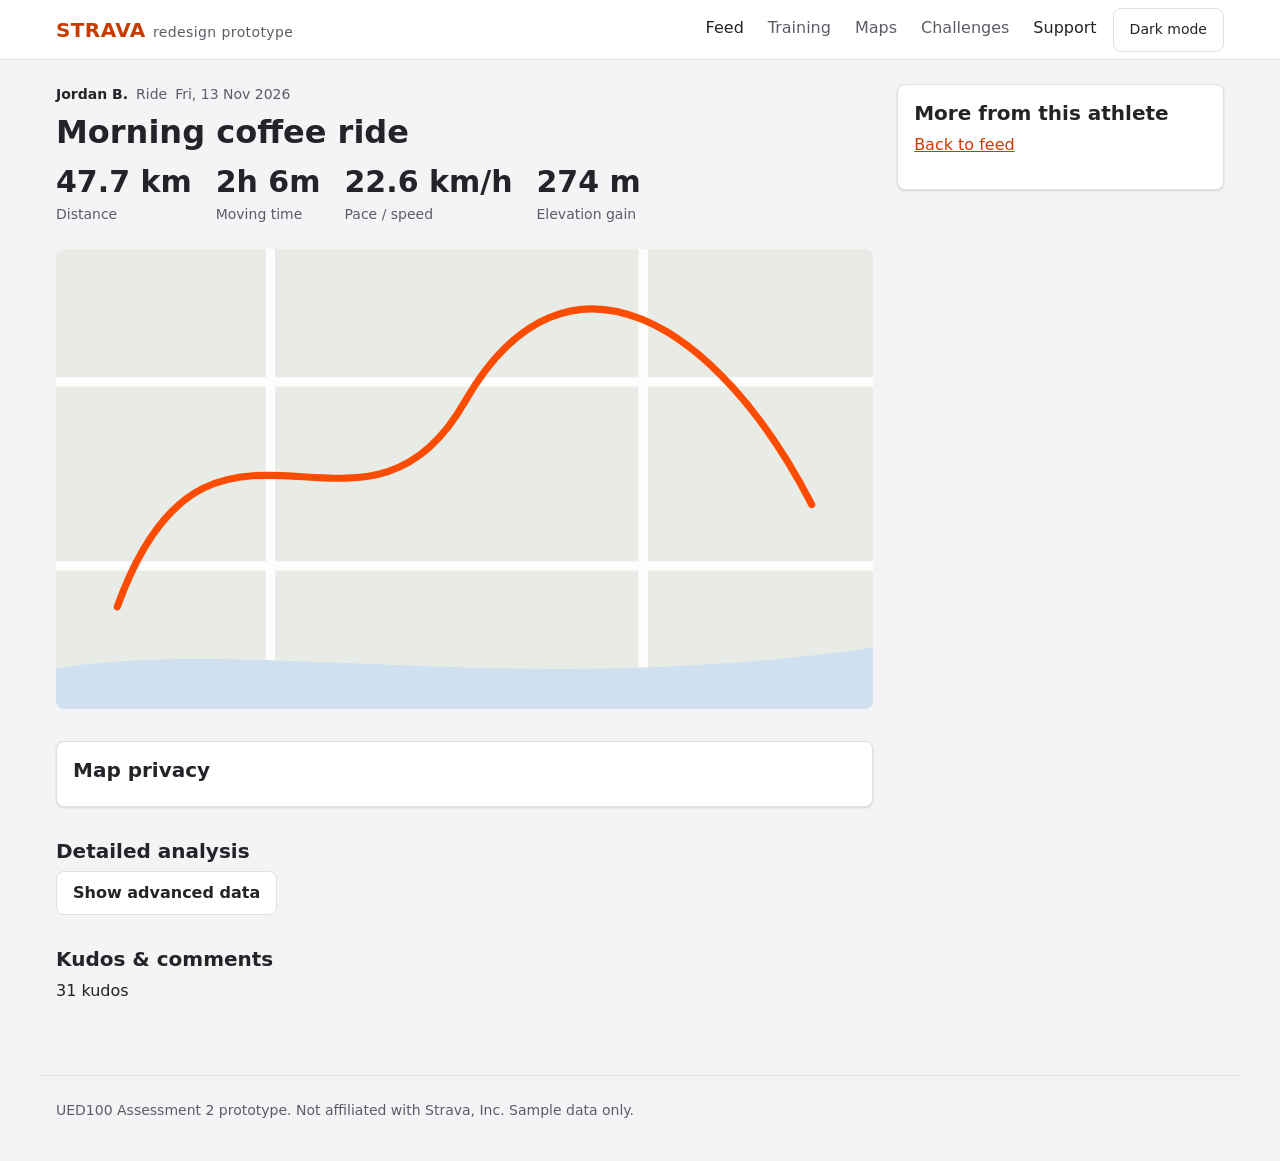
==== activity.html @ bc9fc74f "Initial responsive scaffold" ====
<!DOCTYPE html>
<html lang="en-AU">
<head>
  <meta charset="utf-8">
  <meta name="viewport" content="width=device-width, initial-scale=1">
  <!-- CSP: see index.html for notes -->
  <meta http-equiv="Content-Security-Policy"
        content="default-src 'self'; script-src 'self'; style-src 'self'; img-src 'self' data:; connect-src 'self'; form-action 'self'; base-uri 'self'; object-src 'none'">
  <title>Activity — Strava redesign prototype</title>
  <link rel="stylesheet" href="css/styles.css">
  <script src="js/nav.js" defer></script>
  <script src="js/activity.js" type="module"></script>
</head>
<body>
  <a class="skip-link" href="#main">Skip to main content</a>

  <header class="site-header">
    <div class="site-header__inner">
      <a class="wordmark" href="index.html">STRAVA <small>redesign prototype</small></a>
      <button class="nav-toggle" type="button" aria-expanded="false" aria-controls="primary-nav">
        <span class="nav-toggle__bars" aria-hidden="true"></span>
        <span class="visually-hidden">Menu</span>
      </button>
      <nav id="primary-nav" class="primary-nav" aria-label="Primary">
        <ul>
          <li><a href="index.html">Feed</a></li>
          <li><a class="is-out-of-scope" href="#" aria-disabled="true" title="Not part of this prototype">Training</a></li>
          <li><a class="is-out-of-scope" href="#" aria-disabled="true" title="Not part of this prototype">Maps</a></li>
          <li><a class="is-out-of-scope" href="#" aria-disabled="true" title="Not part of this prototype">Challenges</a></li>
          <li><a href="contact.html">Support</a></li>
        </ul>
      </nav>
      <button class="theme-toggle" type="button" aria-pressed="false">Dark mode</button>
    </div>
  </header>

  <div class="layout layout--two">
    <main id="main" tabindex="-1">
      <p id="activity-status" role="status" aria-live="polite" class="visually-hidden"></p>

      <!-- ===== Key metrics first (A1 recommendation 2: progressive disclosure) =====
           activity.js fills elements marked data-field="..." using textContent. -->
      <article id="activity" aria-labelledby="activity-title">
        <header class="activity-header">
          <p class="activity-card__meta">
            <span class="activity-card__athlete" data-field="athlete">…</span>
            <span data-field="type">…</span>
            <time data-field="date">…</time>
          </p>
          <h1 id="activity-title" data-field="title">Loading activity…</h1>

          <dl class="stats stats--large">
            <div class="stat"><dt>Distance</dt><dd data-field="distance">–</dd></div>
            <div class="stat"><dt>Moving time</dt><dd data-field="movingTime">–</dd></div>
            <div class="stat"><dt>Pace / speed</dt><dd data-field="pace">–</dd></div>
            <div class="stat"><dt>Elevation gain</dt><dd data-field="elevation">–</dd></div>
          </dl>
        </header>

        <!-- Route map: width/height set so space is reserved (no layout shift),
             lazy-loaded (A1 performance spec). alt text set by activity.js. -->
        <img class="activity-map" data-field="map" src="assets/img/route-placeholder.svg"
             width="1600" height="900" loading="lazy" alt="">

        <!-- ===== Privacy control (A1: privacy controls must be easy to find) =====
             TODO: map visibility + privacy zone -->
        <section class="section card" aria-labelledby="privacy-title">
          <h2 id="privacy-title">Map privacy</h2>
          <!-- TODO -->
        </section>

        <!-- ===== Advanced data (subscriber depth on demand) =====
             TODO: toggle behaviour -->
        <section class="section" aria-labelledby="advanced-title">
          <h2 id="advanced-title">Detailed analysis</h2>
          <button id="advanced-toggle" class="btn" type="button"
                  aria-expanded="false" aria-controls="advanced-data">
            Show advanced data
          </button>

          <div id="advanced-data" hidden>
            <dl class="stats section">
              <div class="stat"><dt>Avg heart rate</dt><dd data-field="avgHr">–</dd></div>
              <div class="stat"><dt>Avg power</dt><dd data-field="avgPower">–</dd></div>
              <div class="stat"><dt>Calories</dt><dd data-field="calories">–</dd></div>
            </dl>

            <!-- TODO: elevation chart + text summary (A1: charts need text alternatives) -->
            <figure class="section">
              <div class="chart-placeholder" id="elevation-chart">Elevation chart goes here</div>
              <figcaption class="hint" id="elevation-summary"></figcaption>
            </figure>
          </div>
        </section>

        <!-- ===== Social stays on the page (A1: avoid the abrupt context shift) =====
             TODO: kudos + comment form -->
        <section class="section" aria-labelledby="comments-title">
          <h2 id="comments-title">Kudos &amp; comments</h2>
          <p><span data-field="kudos">0</span> kudos</p>
          <ul id="comment-list" class="feed"></ul>
        </section>
      </article>
    </main>

    <aside class="aside" aria-label="Related">
      <section class="card">
        <h2>More from this athlete</h2>
        <p><a href="index.html">Back to feed</a></p>
      </section>
    </aside>
  </div>

  <footer class="site-footer">
    <p>UED100 Assessment 2 prototype. Not affiliated with Strava, Inc. Sample data only.</p>
  </footer>
</body>
</html>
---- css/styles.css ----
/* ==========================================================================
   UED100 Assessment 2 — Strava redesign prototype
   styles.css — single stylesheet, organised top to bottom:
     1. Design tokens (custom properties)  — A1: "custom properties centralise
        colours and typography ... make dark mode easier to maintain"
     2. Reset / base
     3. Layout (mobile-first CSS Grid)     — A1: "collapsing three columns into one"
     4. Site header + responsive nav
     5. Components (cards, stats, buttons, skeletons, forms)
     6. Page-specific
     7. Utilities
   Breakpoints (mobile-first, min-width):
     48rem  (768px)  -> two columns
     75rem  (1200px) -> three columns
   ========================================================================== */

/* 1. DESIGN TOKENS ------------------------------------------------------- */
:root {
  /* Brand orange. #FC4C02 on white = 3.40:1 -> passes WCAG AA for large
     text and UI components (3:1) but FAILS for body text (4.5:1).
     So: --accent for fills/large elements, --accent-text for text links. */
  --accent: #fc4c02;
  --accent-text: #c73d00;        /* 5.13:1 on white — AA body text */
  --on-accent: #242428;          /* dark text on orange = 4.55:1 (white is only 3.40) */

  --bg: #f4f4f6;
  --surface: #ffffff;
  --text: #242428;
  --text-muted: #5c5c66;         /* 6.61:1 on white */
  --border: #dfdfe4;
  --focus: #1a5fd0;
  --danger: #b3261e;
  --success: #1e7a3c;

  /* Typography — fluid sizes via clamp() so text scales with viewport and
     still respects user zoom / browser font size (A1: relative units). */
  --font-sans: system-ui, -apple-system, "Segoe UI", Roboto, sans-serif;
  --fs-sm: 0.875rem;
  --fs-base: 1rem;
  --fs-lg: clamp(1.125rem, 1rem + 0.5vw, 1.25rem);
  --fs-xl: clamp(1.5rem, 1.2rem + 1.2vw, 2rem);
  --fs-stat: clamp(1.5rem, 1.2rem + 1vw, 1.875rem);

  /* Spacing + shape */
  --space-1: 0.25rem;
  --space-2: 0.5rem;
  --space-3: 1rem;
  --space-4: 1.5rem;
  --space-5: 2rem;
  --radius: 8px;
  --shadow: 0 1px 2px rgb(0 0 0 / 0.06), 0 1px 3px rgb(0 0 0 / 0.08);
  --max-width: 75rem;
  --header-h: 3.5rem;
}

/* Dark theme: only the tokens change, every component follows. */
[data-theme="dark"] {
  --accent-text: #ff7a3d;        /* 6.96:1 on --bg */
  --bg: #16161a;
  --surface: #222228;
  --text: #e8e8ec;               /* 14.77:1 */
  --text-muted: #a0a0aa;         /* 6.96:1 */
  --border: #35353d;
  --focus: #7fb0ff;
  --shadow: none;
}

/* 2. RESET / BASE -------------------------------------------------------- */
*, *::before, *::after { box-sizing: border-box; }

body {
  margin: 0;
  font-family: var(--font-sans);
  font-size: var(--fs-base);
  line-height: 1.5;
  color: var(--text);
  background: var(--bg);
}

img, svg { display: block; max-width: 100%; height: auto; }

h1, h2, h3 { line-height: 1.2; margin: 0 0 var(--space-2); }
h1 { font-size: var(--fs-xl); }
h2 { font-size: var(--fs-lg); }
h3 { font-size: var(--fs-base); }
p { margin: 0 0 var(--space-3); }

a { color: var(--accent-text); }

/* Visible focus for keyboard users (A1: "visible focus states are needed") */
:focus-visible {
  outline: 3px solid var(--focus);
  outline-offset: 2px;
}

/* Respect users who ask for less motion */
@media (prefers-reduced-motion: reduce) {
  *, *::before, *::after { animation: none !important; transition: none !important; }
}

/* Skip link — first focusable element on every page */
.skip-link {
  position: absolute;
  left: var(--space-3);
  top: -3rem;
  padding: var(--space-2) var(--space-3);
  background: var(--surface);
  color: var(--text);
  border-radius: var(--radius);
  z-index: 100;
}
.skip-link:focus { top: var(--space-2); }

/* 3. LAYOUT (mobile-first) ------------------------------------------------
   Mobile: one column, sidebars stack below the main content.
   Source order is main-first so screen readers / keyboard reach content
   before promos; grid-template-areas reorders visually on wider screens. */
.layout {
  display: grid;
  grid-template-columns: 1fr;
  grid-template-areas:
    "main"
    "aside"
    "profile";
  gap: var(--space-4);
  max-width: var(--max-width);
  margin: 0 auto;
  padding: var(--space-4) var(--space-3);
}
.layout > main    { grid-area: main; min-width: 0; }
.layout > .aside  { grid-area: aside; }
.layout > .profile{ grid-area: profile; }

/* Pages without a left profile column (activity, contact) */
.layout--two {
  grid-template-areas:
    "main"
    "aside";
}

@media (min-width: 48rem) {
  .layout {
    grid-template-columns: minmax(0, 2fr) minmax(14rem, 1fr);
    grid-template-areas:
      "main aside"
      "main profile";
    align-items: start;
  }
  .layout--two { grid-template-areas: "main aside"; }
}

@media (min-width: 75rem) {
  .layout {
    grid-template-columns: minmax(14rem, 1fr) minmax(0, 2.2fr) minmax(14rem, 1fr);
    grid-template-areas: "profile main aside";
  }
  .layout--two {
    grid-template-columns: minmax(0, 2.5fr) minmax(16rem, 1fr);
    grid-template-areas: "main aside";
  }
}

/* Single centred column (contact page) */
.layout--narrow {
  max-width: 40rem;
  margin: 0 auto;
  padding: var(--space-4) var(--space-3);
}

/* 4. SITE HEADER + RESPONSIVE NAV ---------------------------------------- */
.site-header {
  position: sticky;
  top: 0;
  z-index: 50;
  background: var(--surface);
  border-bottom: 1px solid var(--border);
}
.site-header__inner {
  display: flex;
  align-items: center;
  gap: var(--space-3);
  max-width: var(--max-width);
  min-height: var(--header-h);
  margin: 0 auto;
  padding: 0 var(--space-3);
}
.wordmark {
  font-weight: 800;
  font-size: var(--fs-lg);
  letter-spacing: 0.02em;
  color: var(--accent-text);
  text-decoration: none;
  margin-right: auto;
}
.wordmark { white-space: nowrap; }
/* "redesign prototype" tag only where there's room */
.wordmark small { display: none; font-weight: 400; color: var(--text-muted); font-size: var(--fs-sm); }
@media (min-width: 75rem) { .wordmark small { display: inline; } }

/* Hamburger: shown on mobile only */
.nav-toggle {
  display: inline-flex;
  align-items: center;
  justify-content: center;
  width: 2.75rem;            /* 44px touch target */
  height: 2.75rem;
  padding: 0;
  background: none;
  border: 1px solid var(--border);
  border-radius: var(--radius);
  color: var(--text);
  cursor: pointer;
}
.nav-toggle__bars,
.nav-toggle__bars::before,
.nav-toggle__bars::after {
  display: block;
  width: 1.25rem;
  height: 2px;
  background: currentColor;
  position: relative;
  transition: transform 0.2s;
}
.nav-toggle__bars::before,
.nav-toggle__bars::after { content: ""; position: absolute; left: 0; }
.nav-toggle__bars::before { top: -6px; }
.nav-toggle__bars::after  { top: 6px; }
.nav-toggle[aria-expanded="true"] .nav-toggle__bars { background: transparent; }
.nav-toggle[aria-expanded="true"] .nav-toggle__bars::before { transform: translateY(6px) rotate(45deg); }
.nav-toggle[aria-expanded="true"] .nav-toggle__bars::after  { transform: translateY(-6px) rotate(-45deg); }

/* Mobile: menu is a full-width dropdown under the header, hidden by default.
   nav.js toggles .is-open and aria-expanded together. */
.primary-nav {
  display: none;
  position: absolute;
  top: 100%;
  left: 0;
  right: 0;
  background: var(--surface);
  border-bottom: 1px solid var(--border);
  box-shadow: var(--shadow);
}
.primary-nav.is-open { display: block; }
.primary-nav ul {
  list-style: none;
  margin: 0;
  padding: var(--space-2) var(--space-3) var(--space-3);
}
.primary-nav a {
  display: block;
  padding: var(--space-2) 0;
  color: var(--text);
  text-decoration: none;
}
.primary-nav a[aria-current="page"] {
  color: var(--accent-text);
  font-weight: 700;
}
/* Out-of-scope Strava sections: visible for realism, clearly disabled */
.primary-nav .is-out-of-scope { color: var(--text-muted); }

@media (min-width: 48rem) {
  .nav-toggle { display: none; }
  .primary-nav {
    display: block;
    position: static;
    border: 0;
    box-shadow: none;
    background: none;
  }
  .primary-nav ul {
    display: flex;
    gap: var(--space-4);
    padding: 0;
  }
  .primary-nav a { padding: var(--space-3) 0; border-bottom: 3px solid transparent; }
  .primary-nav a[aria-current="page"] { border-bottom-color: var(--accent); }
}

.theme-toggle {
  min-height: 2.75rem;
  padding: 0 var(--space-3);
  background: none;
  border: 1px solid var(--border);
  border-radius: var(--radius);
  color: var(--text);
  font: inherit;
  font-size: var(--fs-sm);
  white-space: nowrap;
  cursor: pointer;
}

/* 5. COMPONENTS ----------------------------------------------------------- */
.card {
  background: var(--surface);
  border: 1px solid var(--border);
  border-radius: var(--radius);
  box-shadow: var(--shadow);
  padding: var(--space-3);
}
.card + .card { margin-top: var(--space-3); }

.feed { list-style: none; margin: 0; padding: 0; display: grid; gap: var(--space-3); }

/* Activity card */
.activity-card__meta {
  display: flex;
  flex-wrap: wrap;
  gap: var(--space-1) var(--space-2);
  font-size: var(--fs-sm);
  color: var(--text-muted);
  margin-bottom: var(--space-2);
}
.activity-card__athlete { font-weight: 700; color: var(--text); }
.activity-card__title a { color: var(--text); text-decoration: none; }
.activity-card__title a:hover,
.activity-card__title a:focus-visible { color: var(--accent-text); text-decoration: underline; }
.activity-card__map {
  aspect-ratio: 16 / 9;           /* reserves space -> no layout shift (A1) */
  width: 100%;
  object-fit: cover;
  border-radius: calc(var(--radius) - 2px);
  background: var(--bg);
  margin: var(--space-3) 0;
}
.activity-card__actions {
  display: flex;
  gap: var(--space-2);
  border-top: 1px solid var(--border);
  padding-top: var(--space-2);
}

/* Stat row — Flexbox, wraps on narrow screens (A1: Flexbox for metric cards) */
.stats {
  display: flex;
  flex-wrap: wrap;
  gap: var(--space-3) var(--space-4);
  margin: 0;
}
.stat { display: flex; flex-direction: column-reverse; }   /* value above label visually, label first in source */
.stat dt { font-size: var(--fs-sm); color: var(--text-muted); }
.stat dd { margin: 0; font-size: var(--fs-lg); font-weight: 700; }
.stats--large .stat dd { font-size: var(--fs-stat); }

/* Buttons */
.btn {
  display: inline-flex;
  align-items: center;
  justify-content: center;
  gap: var(--space-2);
  min-height: 2.75rem;
  padding: 0 var(--space-3);
  font: inherit;
  font-weight: 600;
  border-radius: var(--radius);
  border: 1px solid var(--border);
  background: var(--surface);
  color: var(--text);
  cursor: pointer;
  text-decoration: none;
}
.btn--primary {
  background: var(--accent);
  border-color: var(--accent);
  color: var(--on-accent);
}
.btn--ghost { border-color: transparent; background: none; }
.btn:disabled { opacity: 0.55; cursor: not-allowed; }

/* Skeleton loading placeholders (A1: "placeholders while data loads") */
.skeleton {
  background: linear-gradient(90deg, var(--border) 25%, var(--bg) 50%, var(--border) 75%);
  background-size: 200% 100%;
  animation: shimmer 1.2s infinite;
  border-radius: 4px;
}
.skeleton--line  { height: 0.9rem; margin-bottom: var(--space-2); }
.skeleton--short { width: 40%; }
.skeleton--map   { aspect-ratio: 16 / 9; margin: var(--space-3) 0; }
@keyframes shimmer { to { background-position: -200% 0; } }

/* Status / error messages */
.notice {
  padding: var(--space-3);
  border-radius: var(--radius);
  border: 1px solid var(--border);
  background: var(--surface);
}
.notice--error { border-color: var(--danger); }
.notice--success { border-color: var(--success); }

/* Forms */
.form-field { margin-bottom: var(--space-3); }
.form-field label { display: block; font-weight: 600; margin-bottom: var(--space-1); }
.form-field input,
.form-field select,
.form-field textarea {
  width: 100%;
  min-height: 2.75rem;
  padding: var(--space-2) var(--space-3);
  font: inherit;
  color: var(--text);
  background: var(--surface);
  border: 1px solid var(--text-muted);   /* 3:1+ border contrast for inputs */
  border-radius: var(--radius);
}
.form-field textarea { min-height: 8rem; resize: vertical; }
.form-field .hint  { font-size: var(--fs-sm); color: var(--text-muted); margin: var(--space-1) 0 0; }
.form-field .error { font-size: var(--fs-sm); color: var(--danger); margin: var(--space-1) 0 0; }
.form-field .error:empty { display: none; }
.form-field [aria-invalid="true"] { border-color: var(--danger); border-width: 2px; }
[data-theme="dark"] .form-field .error { color: #ff8a80; }

/* Promo slot (aside) */
.promo { border-left: 4px solid var(--accent); }
.promo__label {
  font-size: var(--fs-sm);
  text-transform: uppercase;
  letter-spacing: 0.06em;
  color: var(--text-muted);
}

/* 6. PAGE-SPECIFIC -------------------------------------------------------- */
.activity-header { margin-bottom: var(--space-4); }
.activity-map {
  aspect-ratio: 16 / 9;
  width: 100%;
  object-fit: cover;
  border-radius: var(--radius);
  background: var(--bg);
  margin-bottom: var(--space-4);
}
.section { margin-top: var(--space-5); }
.chart-placeholder {
  display: grid;
  place-items: center;
  min-height: 10rem;
  border: 2px dashed var(--border);
  border-radius: var(--radius);
  color: var(--text-muted);
}

.site-footer {
  max-width: var(--max-width);
  margin: var(--space-5) auto 0;
  padding: var(--space-4) var(--space-3);
  border-top: 1px solid var(--border);
  font-size: var(--fs-sm);
  color: var(--text-muted);
}

/* 7. UTILITIES ------------------------------------------------------------ */
.visually-hidden {
  position: absolute !important;
  width: 1px; height: 1px;
  padding: 0; margin: -1px;
  overflow: hidden;
  clip: rect(0, 0, 0, 0);
  white-space: nowrap;
  border: 0;
}
[hidden] { display: none !important; }
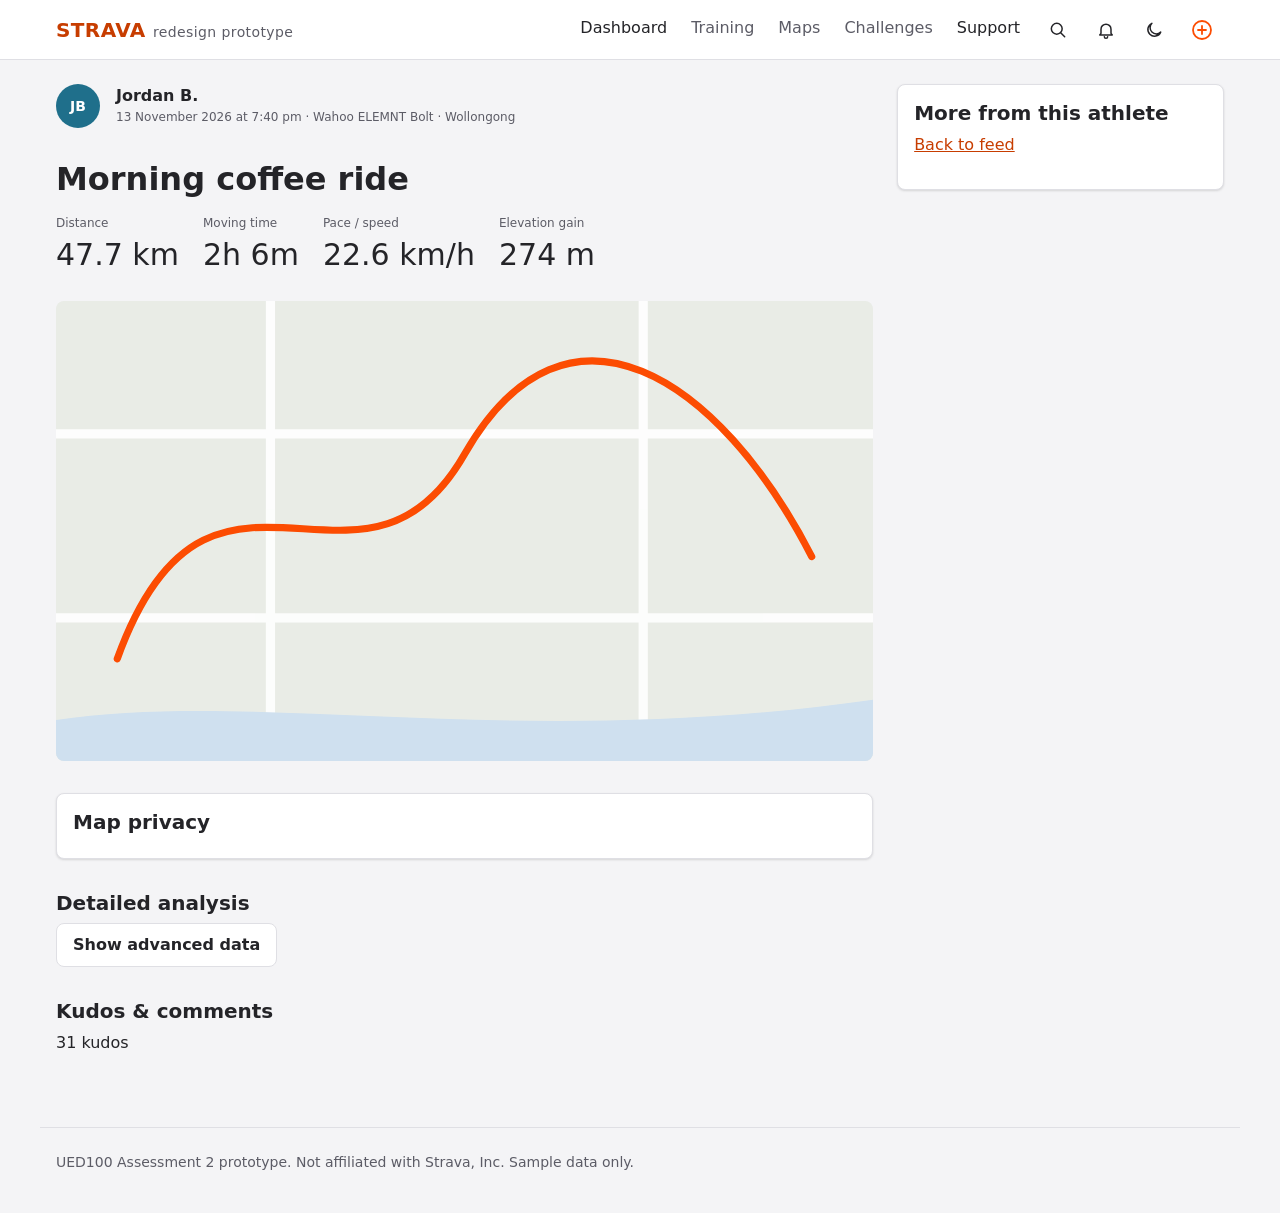
==== commit 74552eed: "Match Strava layout: card anatomy, sidebars, header icons, in-feed promo; default to light theme" ====
--- a/activity.html
+++ b/activity.html
@@ -17,20 +17,32 @@
   <header class="site-header">
     <div class="site-header__inner">
       <a class="wordmark" href="index.html">STRAVA <small>redesign prototype</small></a>
-      <button class="nav-toggle" type="button" aria-expanded="false" aria-controls="primary-nav">
+
+      <button class="nav-toggle" type="button"
+              aria-expanded="false" aria-controls="primary-nav">
         <span class="nav-toggle__bars" aria-hidden="true"></span>
         <span class="visually-hidden">Menu</span>
       </button>
+
       <nav id="primary-nav" class="primary-nav" aria-label="Primary">
         <ul>
-          <li><a href="index.html">Feed</a></li>
+          <li><a href="index.html">Dashboard</a></li>
+          <!-- Out of prototype scope: shown for realism, see README "Scope" -->
           <li><a class="is-out-of-scope" href="#" aria-disabled="true" title="Not part of this prototype">Training</a></li>
           <li><a class="is-out-of-scope" href="#" aria-disabled="true" title="Not part of this prototype">Maps</a></li>
           <li><a class="is-out-of-scope" href="#" aria-disabled="true" title="Not part of this prototype">Challenges</a></li>
           <li><a href="contact.html">Support</a></li>
         </ul>
       </nav>
-      <button class="theme-toggle" type="button" aria-pressed="false">Dark mode</button>
+
+      <!-- Header tools. Search, notifications and upload are visual-only
+           (out of scope); theme toggle and avatar are functional/decorative. -->
+      <div class="header-tools">
+        <a class="icon-btn icon-btn--bare is-visual-only" href="#" aria-disabled="true" aria-label="Search (not part of this prototype)"><span class="icon icon--search" aria-hidden="true"></span></a>
+        <a class="icon-btn icon-btn--bare is-visual-only" href="#" aria-disabled="true" aria-label="Notifications (not part of this prototype)"><span class="icon icon--bell" aria-hidden="true"></span></a>
+        <button class="icon-btn icon-btn--bare theme-toggle" type="button" aria-pressed="false" aria-label="Dark mode"><span class="icon icon--moon" aria-hidden="true"></span></button>
+        <a class="icon-btn icon-btn--bare is-visual-only" href="#" aria-disabled="true" aria-label="Upload activity (not part of this prototype)"><span class="icon icon--plus icon--lg icon--accent" aria-hidden="true"></span></a>
+      </div>
     </div>
   </header>
 
@@ -42,12 +54,18 @@
            activity.js fills elements marked data-field="..." using textContent. -->
       <article id="activity" aria-labelledby="activity-title">
         <header class="activity-header">
-          <p class="activity-card__meta">
-            <span class="activity-card__athlete" data-field="athlete">…</span>
-            <span data-field="type">…</span>
-            <time data-field="date">…</time>
-          </p>
-          <h1 id="activity-title" data-field="title">Loading activity…</h1>
+          <div class="widget__row">
+            <span class="avatar" data-field="avatar" aria-hidden="true"></span>
+            <div>
+              <p class="activity-card__name" data-field="athlete">…</p>
+              <p class="activity-card__sub"><time data-field="date">…</time> · <span data-field="device">…</span> · <span data-field="location">…</span></p>
+            </div>
+          </div>
+          <h1 id="activity-title" class="section">
+            <span class="visually-hidden" data-field="type"></span>
+            <span data-field="title">Loading activity…</span>
+          </h1>
+          <p data-field="description"></p>
 
           <dl class="stats stats--large">
             <div class="stat"><dt>Distance</dt><dd data-field="distance">–</dd></div>
--- a/css/styles.css
+++ b/css/styles.css
@@ -278,18 +278,11 @@
   .primary-nav a[aria-current="page"] { border-bottom-color: var(--accent); }
 }
 
-.theme-toggle {
-  min-height: 2.75rem;
-  padding: 0 var(--space-3);
-  background: none;
-  border: 1px solid var(--border);
-  border-radius: var(--radius);
-  color: var(--text);
-  font: inherit;
-  font-size: var(--fs-sm);
-  white-space: nowrap;
-  cursor: pointer;
-}
+.header-tools { display: flex; align-items: center; gap: var(--space-1); }
+.header-tools .is-visual-only { display: none; }     /* search/bell/upload: desktop only */
+@media (min-width: 62rem) { .header-tools .is-visual-only { display: inline-grid; } }
+
+.theme-toggle[aria-pressed="true"] { color: var(--accent-text); }
 
 /* 5. COMPONENTS ----------------------------------------------------------- */
 .card {
@@ -303,7 +296,26 @@
 
 .feed { list-style: none; margin: 0; padding: 0; display: grid; gap: var(--space-3); }
 
-/* Activity card */
+/* Activity card: avatar column + content column */
+.activity-card {
+  display: grid;
+  grid-template-columns: 2.75rem minmax(0, 1fr);
+  column-gap: var(--space-3);
+  padding: var(--space-4) var(--space-4) var(--space-3);
+}
+.activity-card > .avatar { grid-column: 1; align-self: center; }
+.activity-card__icon { grid-column: 1; justify-self: center; margin-top: 1.1rem; color: var(--text); }
+.activity-card__body { grid-column: 2; }
+.activity-card__full { grid-column: 1 / -1; }
+.activity-card__name { font-weight: 700; margin: 0; }
+.activity-card__sub { font-size: 0.75rem; color: var(--text-muted); margin: 0; }
+.activity-card__desc { margin: 0 0 var(--space-3); }
+.activity-card__stats { display: flex; justify-content: space-between; align-items: flex-end; gap: var(--space-3); flex-wrap: wrap; }
+.activity-card__title { font-size: var(--fs-lg); font-weight: 600; margin: var(--space-3) 0 var(--space-2); }
+.kudos-summary { display: flex; align-items: center; gap: var(--space-2); font-size: 0.8125rem; color: var(--text-muted); }
+.avatar-stack { display: flex; }
+.avatar-stack .avatar { margin-left: -0.4rem; box-shadow: 0 0 0 2px var(--surface); }
+.avatar-stack .avatar:first-child { margin-left: 0; }
 .activity-card__meta {
   display: flex;
   flex-wrap: wrap;
@@ -314,6 +326,11 @@
 }
 .activity-card__athlete { font-weight: 700; color: var(--text); }
 .activity-card__title a { color: var(--text); text-decoration: none; }
+.achievements dd { display: flex; align-items: center; gap: var(--space-1); }
+@media (min-width: 48rem) {
+  .achievements { text-align: right; }
+  .achievements dd { justify-content: flex-end; }
+}
 .activity-card__title a:hover,
 .activity-card__title a:focus-visible { color: var(--accent-text); text-decoration: underline; }
 .activity-card__map {
@@ -326,10 +343,11 @@
 }
 .activity-card__actions {
   display: flex;
+  align-items: center;
+  justify-content: space-between;
   gap: var(--space-2);
-  border-top: 1px solid var(--border);
-  padding-top: var(--space-2);
-}
+}
+.activity-card__buttons { display: flex; gap: var(--space-2); }
 
 /* Stat row — Flexbox, wraps on narrow screens (A1: Flexbox for metric cards) */
 .stats {
@@ -338,10 +356,75 @@
   gap: var(--space-3) var(--space-4);
   margin: 0;
 }
-.stat { display: flex; flex-direction: column-reverse; }   /* value above label visually, label first in source */
-.stat dt { font-size: var(--fs-sm); color: var(--text-muted); }
-.stat dd { margin: 0; font-size: var(--fs-lg); font-weight: 700; }
+.stat { display: flex; flex-direction: column; }   /* label above value, as on Strava */
+.stat dt { font-size: 0.75rem; color: var(--text-muted); }
+.stat dd { margin: 0; font-size: var(--fs-lg); font-weight: 400; }
 .stats--large .stat dd { font-size: var(--fs-stat); }
+
+/* Icons — single-colour SVGs used as CSS masks so they inherit currentColor
+   (works in dark mode, no inline SVG needed in JS-rendered markup) */
+.icon {
+  display: inline-block;
+  flex: none;
+  width: 1.25rem;
+  height: 1.25rem;
+  background-color: currentColor;
+  -webkit-mask: var(--icon-url, none) center / contain no-repeat;
+          mask: var(--icon-url, none) center / contain no-repeat;
+}
+.icon--lg { width: 1.5rem; height: 1.5rem; }
+.icon--ride    { -webkit-mask-image: url("../assets/icons/ride.svg");    mask-image: url("../assets/icons/ride.svg"); }
+.icon--run     { -webkit-mask-image: url("../assets/icons/run.svg");     mask-image: url("../assets/icons/run.svg"); }
+.icon--walk    { -webkit-mask-image: url("../assets/icons/walk.svg");    mask-image: url("../assets/icons/walk.svg"); }
+.icon--kudos   { -webkit-mask-image: url("../assets/icons/kudos.svg");   mask-image: url("../assets/icons/kudos.svg"); }
+.icon--comment { -webkit-mask-image: url("../assets/icons/comment.svg"); mask-image: url("../assets/icons/comment.svg"); }
+.icon--search  { -webkit-mask-image: url("../assets/icons/search.svg");  mask-image: url("../assets/icons/search.svg"); }
+.icon--bell    { -webkit-mask-image: url("../assets/icons/bell.svg");    mask-image: url("../assets/icons/bell.svg"); }
+.icon--plus    { -webkit-mask-image: url("../assets/icons/plus.svg");    mask-image: url("../assets/icons/plus.svg"); }
+.icon--trophy  { -webkit-mask-image: url("../assets/icons/trophy.svg");  mask-image: url("../assets/icons/trophy.svg"); }
+.icon--moon    { -webkit-mask-image: url("../assets/icons/moon.svg");    mask-image: url("../assets/icons/moon.svg"); }
+.icon--shield  { -webkit-mask-image: url("../assets/icons/shield.svg");  mask-image: url("../assets/icons/shield.svg"); }
+.icon--chevron { -webkit-mask-image: url("../assets/icons/chevron.svg"); mask-image: url("../assets/icons/chevron.svg"); }
+.icon--close   { -webkit-mask-image: url("../assets/icons/close.svg");   mask-image: url("../assets/icons/close.svg"); }
+.icon--accent  { color: var(--accent); }
+
+/* Avatars — initials on a colour picked from the name (no real photos) */
+.avatar {
+  display: inline-grid;
+  place-items: center;
+  flex: none;
+  width: 2.75rem;
+  height: 2.75rem;
+  border-radius: 50%;
+  font-size: 0.875rem;
+  font-weight: 700;
+  color: #fff;
+  background: #6b6b76;
+}
+.avatar--sm { width: 1.5rem; height: 1.5rem; font-size: 0.625rem; }
+.avatar--lg { width: 4.5rem; height: 4.5rem; font-size: 1.5rem; }
+.avatar--c0 { background: #1f6f8b; }
+.avatar--c1 { background: #7a4fb0; }
+.avatar--c2 { background: #2e7d4f; }
+.avatar--c3 { background: #a8452b; }
+.avatar--c4 { background: #3d5a99; }
+.avatar--c5 { background: #8a6d1d; }
+
+/* Square icon button (kudos, comment, header icons) */
+.icon-btn {
+  display: inline-grid;
+  place-items: center;
+  width: 2.75rem;
+  height: 2.75rem;
+  padding: 0;
+  border: 1px solid var(--border);
+  border-radius: var(--radius);
+  background: var(--bg);
+  color: var(--text);
+  cursor: pointer;
+  text-decoration: none;
+}
+.icon-btn--bare { border-color: transparent; background: none; }
 
 /* Buttons */
 .btn {
@@ -366,6 +449,8 @@
   color: var(--on-accent);
 }
 .btn--ghost { border-color: transparent; background: none; }
+.btn--outline { border-color: var(--accent-text); color: var(--accent-text); background: var(--surface); }
+.btn--sm { min-height: 2.25rem; padding: 0 var(--space-3); font-size: var(--fs-sm); }
 .btn:disabled { opacity: 0.55; cursor: not-allowed; }
 
 /* Skeleton loading placeholders (A1: "placeholders while data loads") */
@@ -413,13 +498,69 @@
 [data-theme="dark"] .form-field .error { color: #ff8a80; }
 
 /* Promo slot (aside) */
-.promo { border-left: 4px solid var(--accent); }
+.promo { border-left: 4px solid var(--accent); position: relative; }
+.promo__dismiss { position: absolute; top: var(--space-2); right: var(--space-2); }
 .promo__label {
   font-size: var(--fs-sm);
   text-transform: uppercase;
   letter-spacing: 0.06em;
   color: var(--text-muted);
 }
+
+/* Feed filter ("Following") */
+.feed-filter { margin-bottom: var(--space-3); }
+.feed-filter select {
+  min-height: 2.75rem;
+  min-width: 12rem;
+  padding: 0 var(--space-3);
+  font: inherit;
+  color: var(--text);
+  background: var(--surface);
+  border: 1px solid var(--text-muted);
+  border-radius: var(--radius);
+}
+
+/* Profile card (left column) */
+.profile-card { text-align: center; padding: 0; overflow: hidden; }
+.profile-card__top { padding: var(--space-4) var(--space-3) var(--space-3); }
+.profile-card__top .avatar { margin: 0 auto var(--space-2); }
+.profile-card .stats { justify-content: space-around; }
+.profile-card .stat { align-items: center; }
+.profile-card__section { border-top: 1px solid var(--border); padding: var(--space-3); text-align: left; }
+.profile-card__label { font-size: 0.75rem; margin: 0 0 var(--space-1); }
+.profile-card__link {
+  display: flex; justify-content: space-between; align-items: center;
+  color: var(--text); text-decoration: none; font-weight: 600;
+}
+
+/* Weekly streak row */
+.streak { display: grid; grid-template-columns: repeat(7, 1fr); gap: var(--space-1); text-align: center; list-style: none; margin: var(--space-2) 0 0; padding: 0; }
+.streak li { display: grid; gap: var(--space-1); justify-items: center; font-size: 0.6875rem; color: var(--text-muted); }
+.streak__dot {
+  display: grid; place-items: center;
+  width: 1.75rem; height: 1.75rem; border-radius: 50%;
+  background: var(--bg); color: var(--text); font-size: 0.6875rem;
+}
+.streak__dot--done { background: var(--text); color: var(--surface); }
+
+/* Right-column widgets */
+.widget { padding: var(--space-4) var(--space-3); border-bottom: 1px solid var(--border); }
+.widget:last-child { border-bottom: 0; }
+.widget h2 { font-weight: 600; }
+.widget__row { display: flex; gap: var(--space-3); align-items: flex-start; }
+.widget__text { font-size: var(--fs-sm); margin: 0 0 var(--space-2); }
+.club-badges { display: flex; gap: var(--space-2); margin-bottom: var(--space-3); }
+.club-badge {
+  display: grid; place-items: center;
+  width: 3rem; height: 3rem; border-radius: 4px;
+  font-size: 0.6875rem; font-weight: 800; color: #fff; text-align: center; line-height: 1.1;
+}
+.people { list-style: none; margin: 0; padding: 0; display: grid; gap: var(--space-3); }
+.person { display: grid; grid-template-columns: auto 1fr; gap: var(--space-3); }
+.person__name { font-weight: 700; margin: 0; }
+.person__meta { font-size: 0.75rem; color: var(--text-muted); margin: 0 0 var(--space-2); }
+.footer-links { display: flex; flex-wrap: wrap; gap: var(--space-2) var(--space-3); list-style: none; margin: 0; padding: var(--space-3); font-size: 0.75rem; }
+.footer-links a { color: var(--text-muted); text-decoration: none; }
 
 /* 6. PAGE-SPECIFIC -------------------------------------------------------- */
 .activity-header { margin-bottom: var(--space-4); }
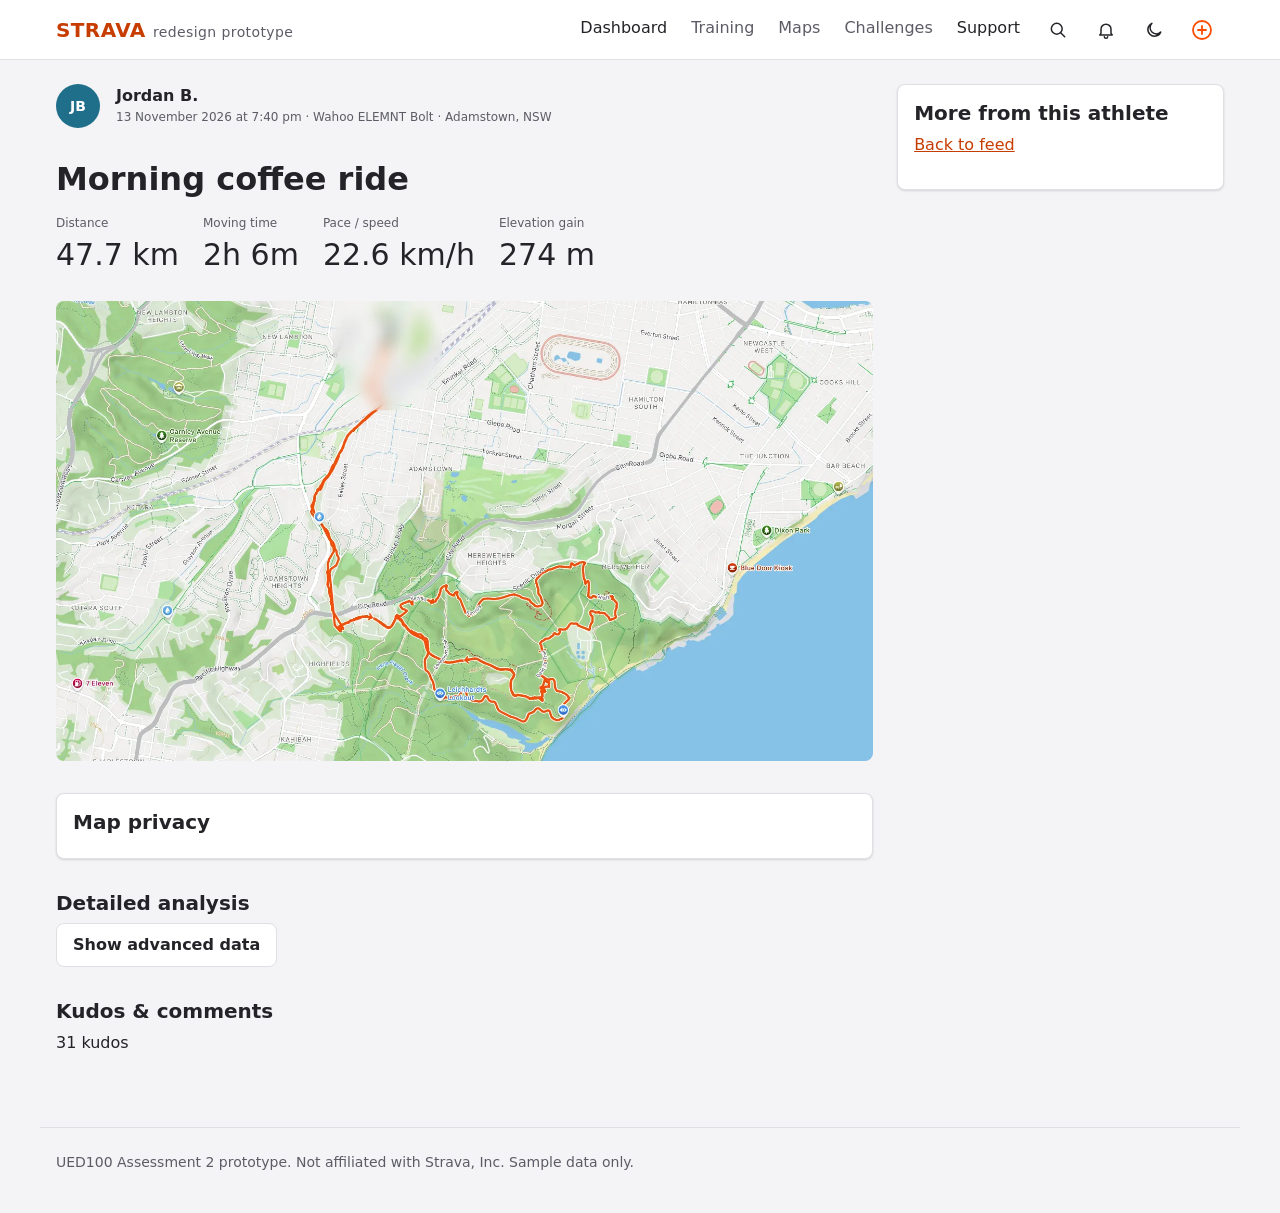
==== commit 0a9c6f01: "Replace SVG route maps with compressed WebP map image; blur start point (privacy zone)" ====
--- a/activity.html
+++ b/activity.html
@@ -77,8 +77,8 @@
 
         <!-- Route map: width/height set so space is reserved (no layout shift),
              lazy-loaded (A1 performance spec). alt text set by activity.js. -->
-        <img class="activity-map" data-field="map" src="assets/img/route-placeholder.svg"
-             width="1600" height="900" loading="lazy" alt="">
+        <img class="activity-map" data-field="map" src="assets/img/route.webp"
+             width="1686" height="883" loading="lazy" alt="">
 
         <!-- ===== Privacy control (A1: privacy controls must be easy to find) =====
              TODO: map visibility + privacy zone -->
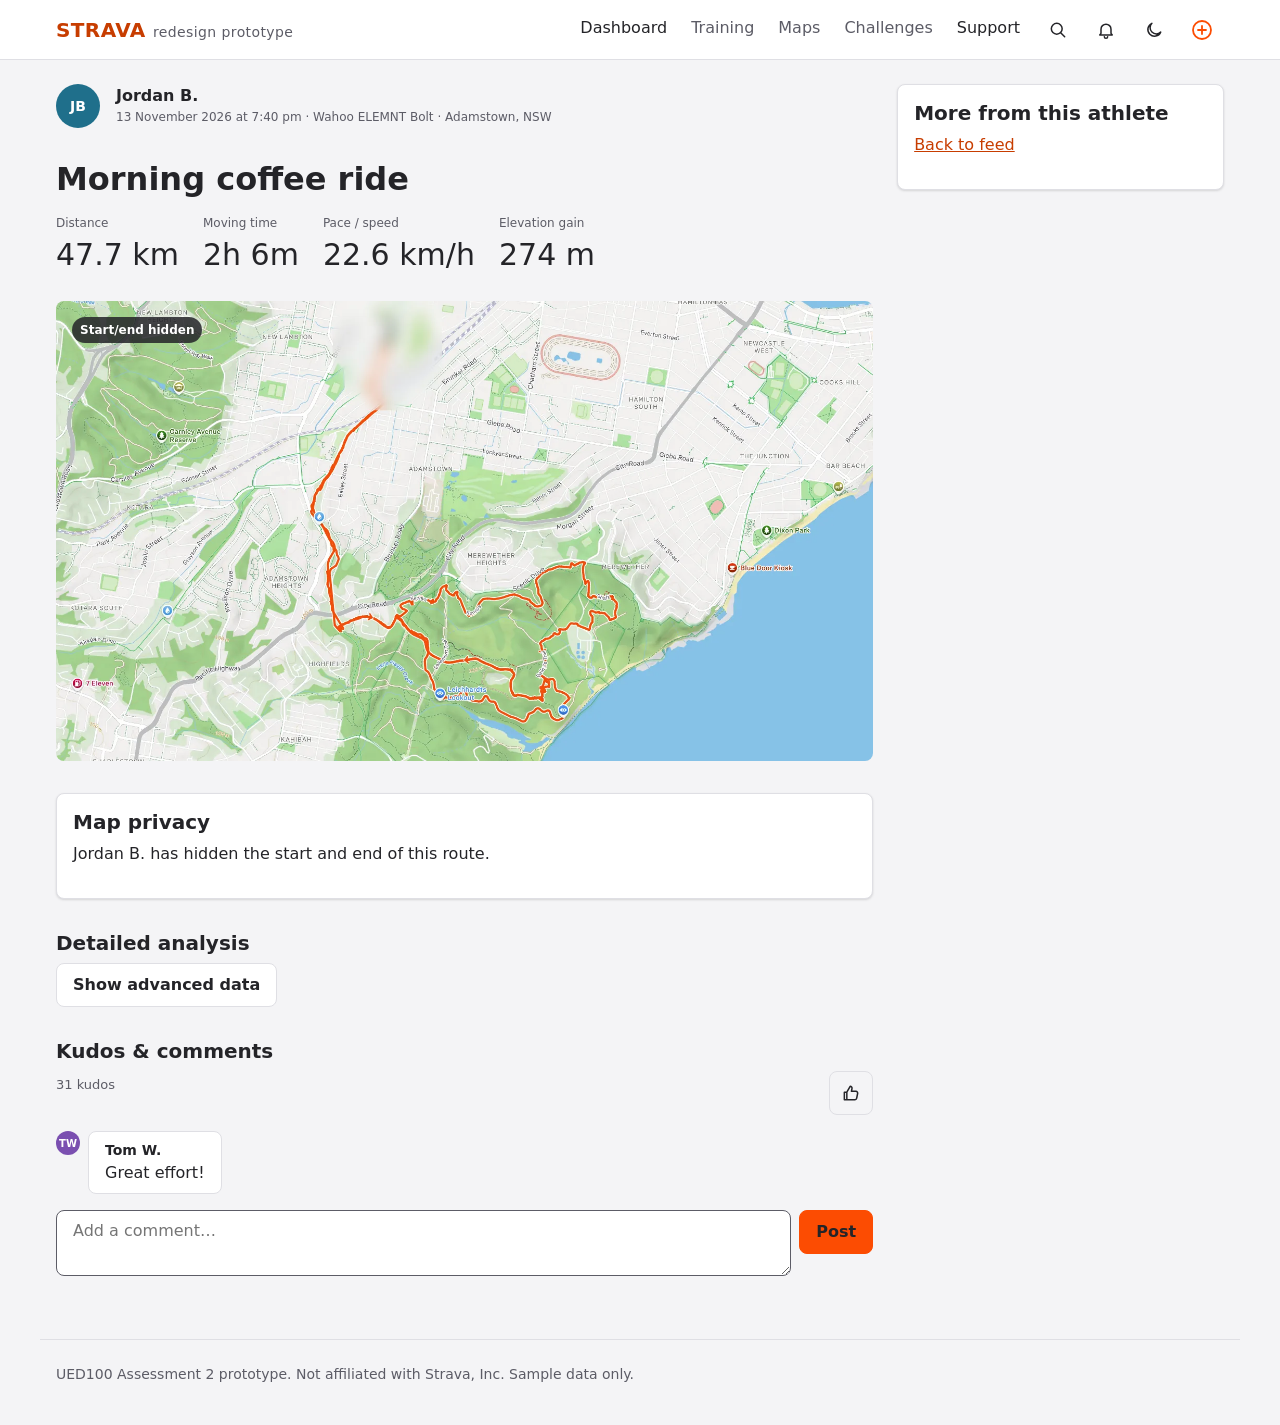
==== commit ad059414: "Activity page: advanced data toggle, elevation chart, privacy controls, kudos, comments" ====
--- a/activity.html
+++ b/activity.html
@@ -76,19 +76,41 @@
         </header>
 
         <!-- Route map: width/height set so space is reserved (no layout shift),
-             lazy-loaded (A1 performance spec). alt text set by activity.js. -->
-        <img class="activity-map" data-field="map" src="assets/img/route.webp"
-             width="1686" height="883" loading="lazy" alt="">
+             lazy-loaded (A1 performance spec). alt text set by activity.js.
+             The badge shows the current privacy state on the map itself. -->
+        <div class="activity-map-wrap">
+          <img class="activity-map" data-field="map" src="assets/img/route.webp"
+               width="1686" height="883" loading="lazy" alt="">
+          <p class="map-badge" id="map-badge" aria-hidden="true"></p>
+        </div>
 
-        <!-- ===== Privacy control (A1: privacy controls must be easy to find) =====
-             TODO: map visibility + privacy zone -->
-        <section class="section card" aria-labelledby="privacy-title">
+        <!-- ===== Privacy control (A1: privacy controls must be easy to find;
+             Global Heatmap risk). Placed directly under the map, not buried in
+             settings. Owner sees controls; other athletes' activities show a
+             read-only summary. ===== -->
+        <section class="section card privacy" aria-labelledby="privacy-title">
           <h2 id="privacy-title">Map privacy</h2>
-          <!-- TODO -->
+          <p id="privacy-summary" class="privacy__summary" role="status" aria-live="polite"></p>
+
+          <div id="privacy-controls" class="privacy__controls" hidden>
+            <div class="form-field">
+              <label for="map-visibility">Who can see this map</label>
+              <select id="map-visibility">
+                <option value="everyone">Everyone</option>
+                <option value="followers">Followers</option>
+                <option value="only-me">Only you</option>
+              </select>
+            </div>
+            <div class="switch">
+              <input type="checkbox" id="privacy-zone" role="switch">
+              <label for="privacy-zone">Hide start and end points (privacy zone)</label>
+            </div>
+          </div>
         </section>
 
         <!-- ===== Advanced data (subscriber depth on demand) =====
-             TODO: toggle behaviour -->
+             Hidden by default for a scannable free-user view; open state is
+             remembered for athletes who always want the detail. -->
         <section class="section" aria-labelledby="advanced-title">
           <h2 id="advanced-title">Detailed analysis</h2>
           <button id="advanced-toggle" class="btn" type="button"
@@ -103,20 +125,38 @@
               <div class="stat"><dt>Calories</dt><dd data-field="calories">–</dd></div>
             </dl>
 
-            <!-- TODO: elevation chart + text summary (A1: charts need text alternatives) -->
-            <figure class="section">
-              <div class="chart-placeholder" id="elevation-chart">Elevation chart goes here</div>
+            <!-- Elevation chart: inline SVG built by activity.js. The figcaption is
+                 the text alternative (A1: charts need text alternatives). -->
+            <figure class="section chart">
+              <h3>Elevation</h3>
+              <div id="elevation-chart"></div>
               <figcaption class="hint" id="elevation-summary"></figcaption>
             </figure>
           </div>
         </section>
 
-        <!-- ===== Social stays on the page (A1: avoid the abrupt context shift) =====
-             TODO: kudos + comment form -->
+        <!-- ===== Social stays on the page (A1: avoid the abrupt context shift) ===== -->
         <section class="section" aria-labelledby="comments-title">
           <h2 id="comments-title">Kudos &amp; comments</h2>
-          <p><span data-field="kudos">0</span> kudos</p>
-          <ul id="comment-list" class="feed"></ul>
+          <div class="activity-card__actions">
+            <p class="kudos-summary"><span id="kudos-count">0 kudos</span></p>
+            <button id="kudos-btn" class="icon-btn kudos-btn" type="button" aria-pressed="false" aria-label="Give kudos">
+              <span class="icon icon--kudos" aria-hidden="true"></span>
+            </button>
+          </div>
+
+          <ul id="comment-list" class="comments"></ul>
+
+          <!-- Comments are rendered with textContent only (A1 XSS spec) -->
+          <form id="comment-form" class="comment-form" novalidate>
+            <div class="form-field">
+              <label for="comment-text" class="visually-hidden">Add a comment</label>
+              <textarea id="comment-text" name="comment" rows="2" maxlength="280"
+                        placeholder="Add a comment…" aria-describedby="comment-error"></textarea>
+              <p class="error" id="comment-error" aria-live="polite"></p>
+            </div>
+            <button class="btn btn--primary" type="submit">Post</button>
+          </form>
         </section>
       </article>
     </main>
--- a/css/styles.css
+++ b/css/styles.css
@@ -425,6 +425,8 @@
   text-decoration: none;
 }
 .icon-btn--bare { border-color: transparent; background: none; }
+/* Kudos given: orange icon + border (state also exposed via aria-pressed) */
+.kudos-btn[aria-pressed="true"] { color: var(--accent-text); border-color: var(--accent-text); }
 
 /* Buttons */
 .btn {
@@ -573,14 +575,77 @@
   margin-bottom: var(--space-4);
 }
 .section { margin-top: var(--space-5); }
-.chart-placeholder {
-  display: grid;
-  place-items: center;
-  min-height: 10rem;
-  border: 2px dashed var(--border);
-  border-radius: var(--radius);
-  color: var(--text-muted);
-}
+/* Map + privacy badge */
+.activity-map-wrap { position: relative; margin-bottom: var(--space-4); }
+.activity-map-wrap .activity-map { margin-bottom: 0; }
+.map-badge {
+  position: absolute;
+  top: var(--space-3);
+  left: var(--space-3);
+  margin: 0;
+  padding: var(--space-1) var(--space-2);
+  border-radius: 999px;
+  background: rgb(36 36 40 / 0.85);
+  color: #fff;
+  font-size: 0.75rem;
+  font-weight: 600;
+}
+.map-badge:empty { display: none; }
+.map-badge--warn { background: var(--danger); }
+
+/* Privacy panel */
+.privacy__summary { margin: 0 0 var(--space-3); }
+.privacy__controls { display: flex; flex-wrap: wrap; align-items: flex-end; gap: var(--space-3) var(--space-5); }
+.privacy__controls .form-field { margin: 0; min-width: 14rem; }
+
+/* Switch: a real checkbox with role="switch", restyled.
+   The native input stays in the accessibility tree and keyboard order. */
+.switch { display: flex; align-items: center; gap: var(--space-2); min-height: 2.75rem; }
+.switch input {
+  appearance: none;
+  flex: none;
+  width: 2.75rem;
+  height: 1.5rem;
+  margin: 0;
+  border-radius: 999px;
+  background: var(--text-muted);
+  position: relative;
+  cursor: pointer;
+  transition: background 0.15s;
+}
+.switch input::after {
+  content: "";
+  position: absolute;
+  top: 3px;
+  left: 3px;
+  width: 1.125rem;
+  height: 1.125rem;
+  border-radius: 50%;
+  background: #fff;
+  transition: transform 0.15s;
+}
+.switch input:checked { background: var(--accent-text); }
+.switch input:checked::after { transform: translateX(1.25rem); }
+.switch label { cursor: pointer; }
+
+/* Elevation chart */
+.chart { margin-left: 0; margin-right: 0; }
+.chart h3 { font-size: var(--fs-base); }
+.chart__svg { width: 100%; height: auto; background: var(--surface); border: 1px solid var(--border); border-radius: var(--radius); }
+.chart__area { fill: var(--accent); opacity: 0.15; }
+.chart__line { fill: none; stroke: var(--accent-text); stroke-width: 2.5; stroke-linejoin: round; }
+.chart__axis { stroke: var(--border); stroke-width: 1; }
+.chart__label { fill: var(--text-muted); font-size: 12px; font-family: var(--font-sans); }
+
+/* Comments */
+.comments { list-style: none; margin: var(--space-3) 0; padding: 0; display: grid; gap: var(--space-3); }
+.comment { display: flex; gap: var(--space-2); align-items: flex-start; }
+.comment__body { background: var(--surface); border: 1px solid var(--border); border-radius: var(--radius); padding: var(--space-2) var(--space-3); min-width: 0; }
+.comment__author { font-weight: 700; font-size: var(--fs-sm); margin: 0; }
+.comment__text { margin: 0; overflow-wrap: anywhere; }
+.comment-form { display: flex; gap: var(--space-2); align-items: flex-start; }
+.comment-form .form-field { flex: 1; margin: 0; }
+.comment-form textarea { min-height: 2.75rem; }
 
 .site-footer {
   max-width: var(--max-width);
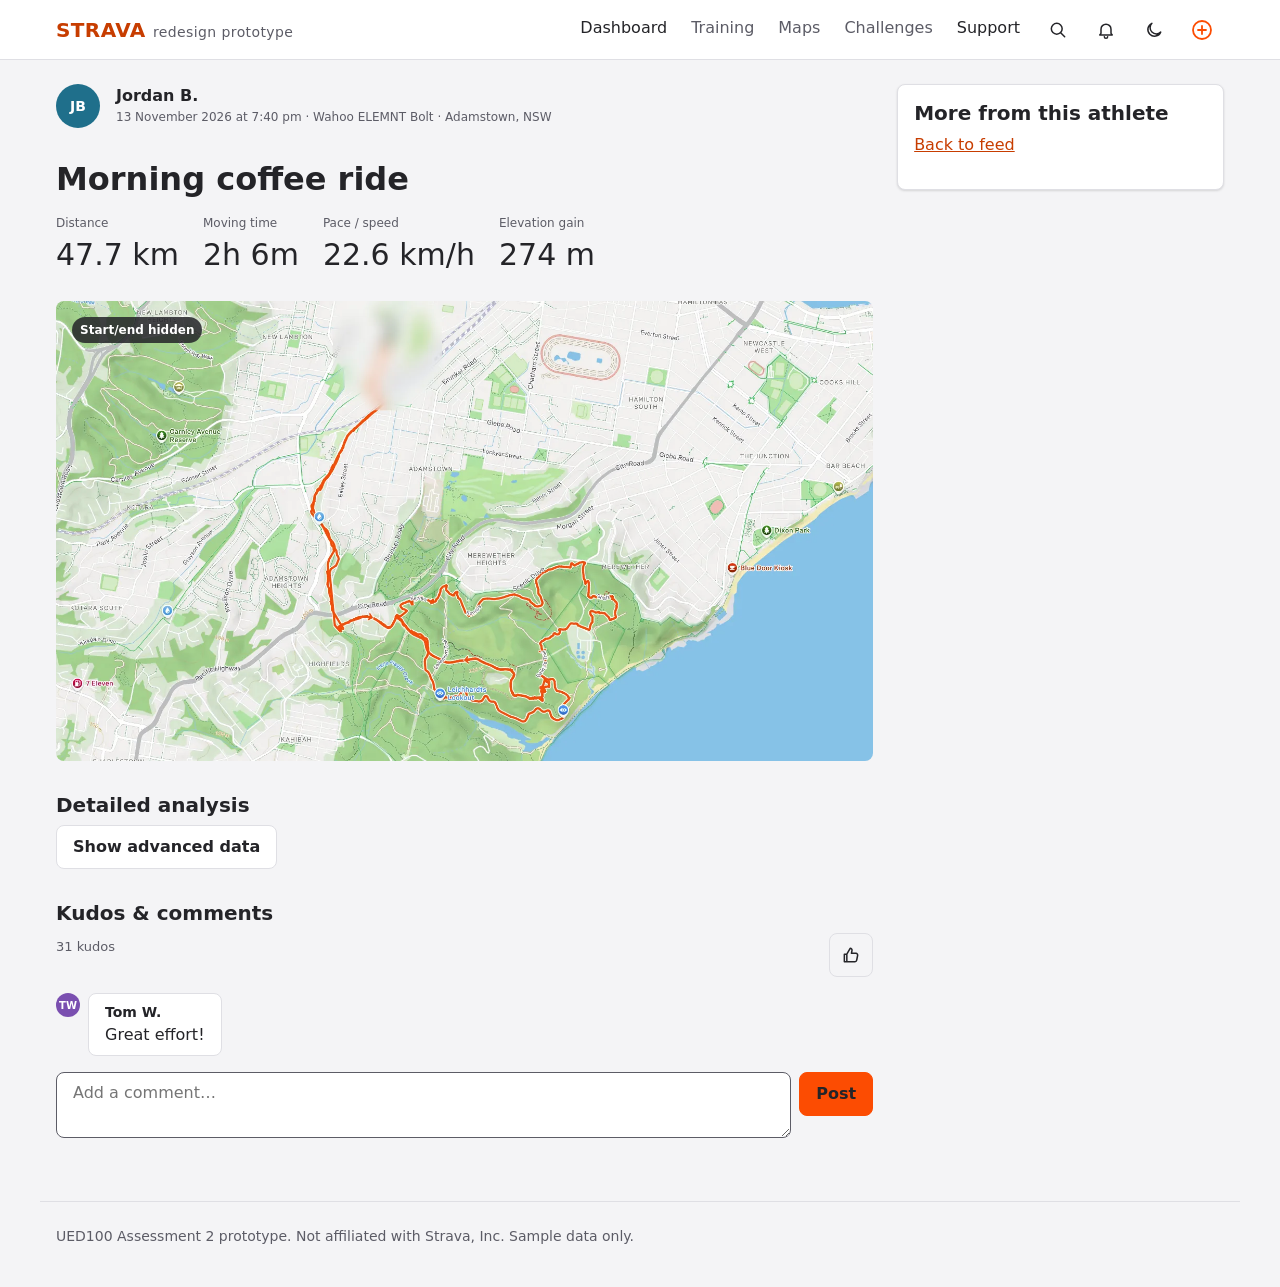
==== commit ded7ed23: "Fix layout shift on activity page, add favicon and meta descriptions (Lighthouse) Update README: tra" ====
--- a/activity.html
+++ b/activity.html
@@ -7,6 +7,8 @@
   <meta http-equiv="Content-Security-Policy"
         content="default-src 'self'; script-src 'self'; style-src 'self'; img-src 'self' data:; connect-src 'self'; form-action 'self'; base-uri 'self'; object-src 'none'">
   <title>Activity — Strava redesign prototype</title>
+  <meta name="description" content="UED100 Assessment 2: redesigned Strava activity page with progressive disclosure and visible map privacy controls.">
+  <link rel="icon" href="assets/icons/favicon.svg" type="image/svg+xml">
   <link rel="stylesheet" href="css/styles.css">
   <script src="js/nav.js" defer></script>
   <script src="js/activity.js" type="module"></script>
@@ -52,7 +54,7 @@
 
       <!-- ===== Key metrics first (A1 recommendation 2: progressive disclosure) =====
            activity.js fills elements marked data-field="..." using textContent. -->
-      <article id="activity" aria-labelledby="activity-title">
+      <article id="activity" class="is-loading" aria-labelledby="activity-title" aria-busy="true">
         <header class="activity-header">
           <div class="widget__row">
             <span class="avatar" data-field="avatar" aria-hidden="true"></span>
--- a/css/styles.css
+++ b/css/styles.css
@@ -575,6 +575,11 @@
   margin-bottom: var(--space-4);
 }
 .section { margin-top: var(--space-5); }
+/* Activity page: kept invisible (but laid out) until data is filled in,
+   then revealed in one go, so text arriving doesn't push the map and
+   stats around (A1: prevent layout shift). Found via Lighthouse CLS. */
+.is-loading { visibility: hidden; }
+
 /* Map + privacy badge */
 .activity-map-wrap { position: relative; margin-bottom: var(--space-4); }
 .activity-map-wrap .activity-map { margin-bottom: 0; }
